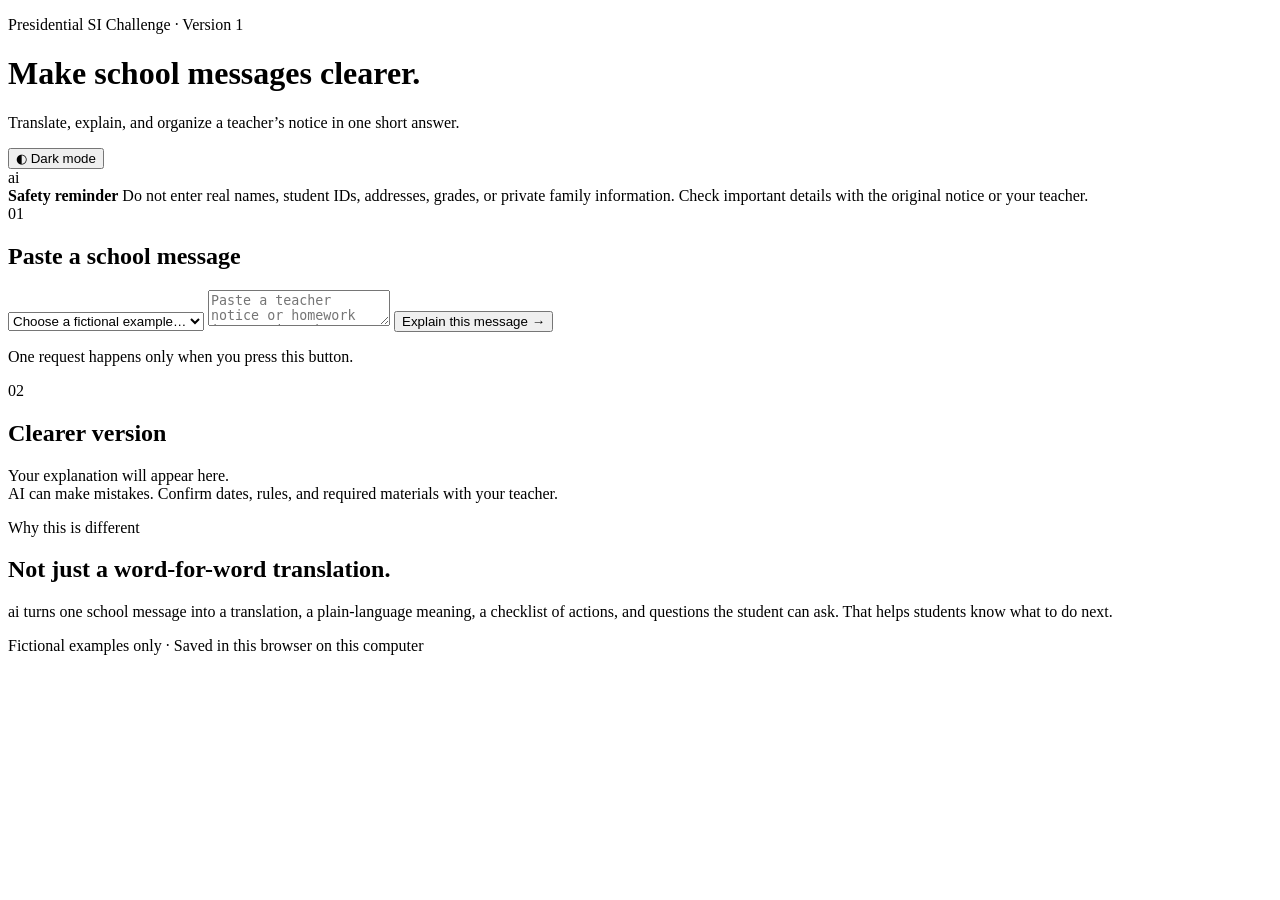
==== public/index.html @ 40bf7134 "Initial project save point" ====
<!doctype html>
<html lang="en">
  <head>
    <meta charset="utf-8" />
    <meta name="viewport" content="width=device-width, initial-scale=1" />
    <title>ai — Clear school messages</title>
    <link rel="stylesheet" href="/styles.css" />
  </head>
  <body>
    <main class="shell">
      <header class="hero">
        <div>
          <p class="eyebrow">Presidential SI Challenge · Version 1</p>
          <h1>Make school messages clearer.</h1>
          <p class="subtitle">Translate, explain, and organize a teacher’s notice in one short answer.</p>
        </div>
        <div class="hero-actions">
          <button id="themeToggle" class="theme-toggle" type="button" aria-label="Turn on dark mode" aria-pressed="false">◐ <span>Dark mode</span></button>
          <div class="ai-mark" aria-label="AI">ai</div>
        </div>
      </header>

      <section class="safety" aria-label="Safety reminder">
        <strong>Safety reminder</strong>
        <span>Do not enter real names, student IDs, addresses, grades, or private family information. Check important details with the original notice or your teacher.</span>
      </section>

      <section class="workspace">
        <div class="card input-card">
          <div class="section-title"><span>01</span><h2>Paste a school message</h2></div>
          <select id="exampleSelect" aria-label="Choose a fictional example">
            <option value="">Choose a fictional example…</option>
            <option value="field-trip">Field trip notice</option>
            <option value="homework">Homework instructions</option>
            <option value="multilingual">Multilingual family notice</option>
          </select>
          <textarea id="message" maxlength="12000" placeholder="Paste a teacher notice or homework instructions here…"></textarea>
          <button id="sendButton">Explain this message <span>→</span></button>
          <p class="microcopy">One request happens only when you press this button.</p>
        </div>

        <div class="card result-card">
          <div class="section-title"><span>02</span><h2>Clearer version</h2></div>
          <div id="status" class="status" role="status">Your explanation will appear here.</div>
          <div id="answer" class="answer" aria-live="polite"></div>
          <div class="result-note">AI can make mistakes. Confirm dates, rules, and required materials with your teacher.</div>
        </div>
      </section>

      <section class="why-card">
        <div><p class="eyebrow">Why this is different</p><h2>Not just a word-for-word translation.</h2></div>
        <p>ai turns one school message into a translation, a plain-language meaning, a checklist of actions, and questions the student can ask. That helps students know what to do next.</p>
      </section>

      <footer>Fictional examples only · Saved in this browser on this computer</footer>
    </main>
    <script src="/app.js"></script>
  </body>
</html>
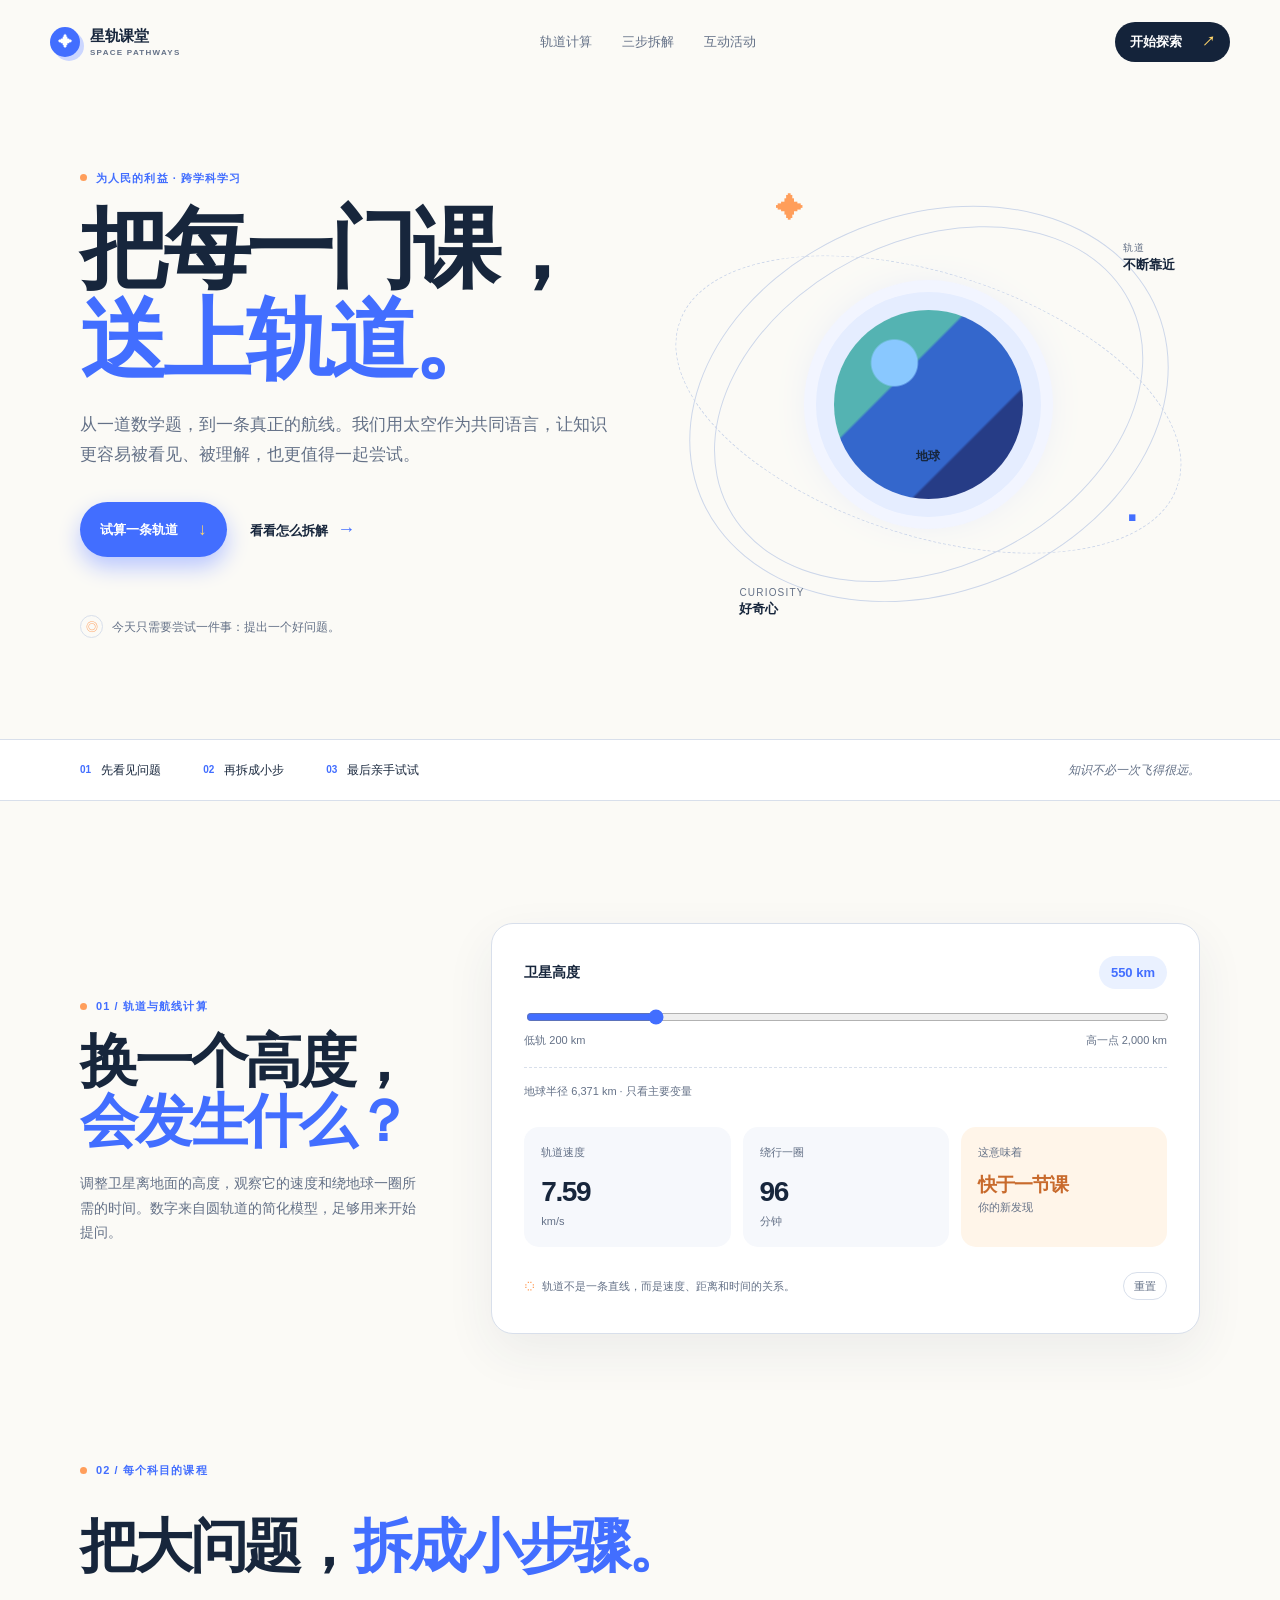
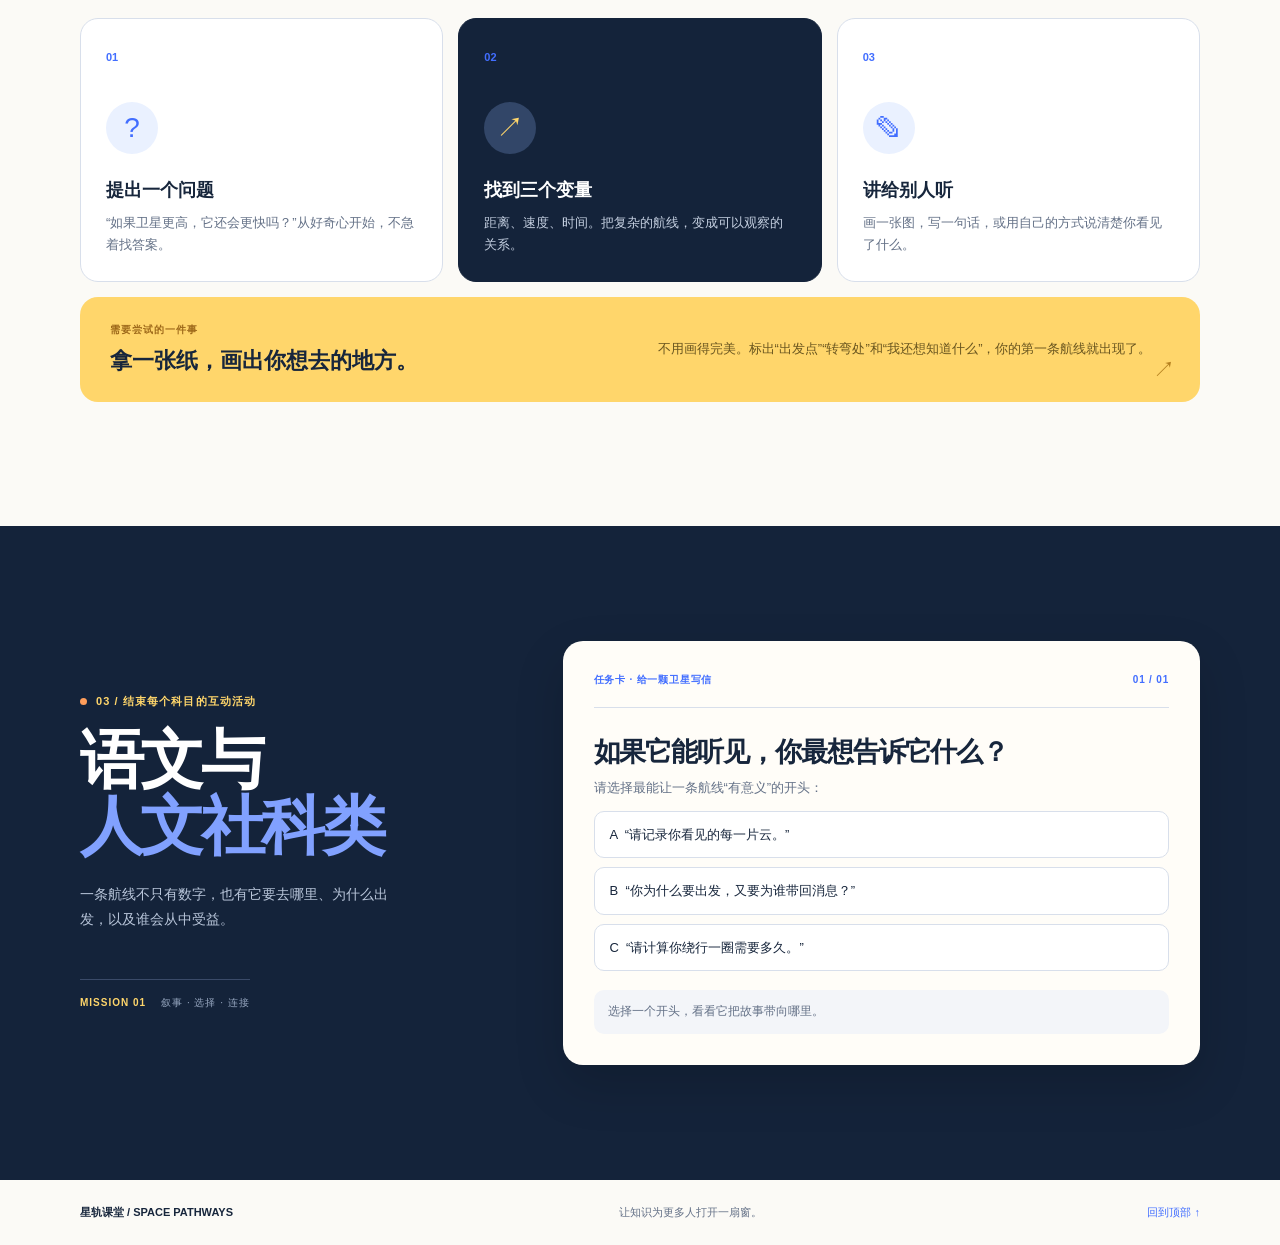
==== commit 06137ce3: "Build orbit pathways learning site" ====
--- a/public/index.html
+++ b/public/index.html
@@ -1,59 +1,44 @@
 <!doctype html>
-<html lang="en">
+<html lang="zh-CN">
   <head>
     <meta charset="utf-8" />
     <meta name="viewport" content="width=device-width, initial-scale=1" />
-    <title>ai — Clear school messages</title>
-    <link rel="stylesheet" href="/styles.css" />
+    <meta name="description" content="星轨课堂：用轨道与航线计算，把每一门课连接到太空。" />
+    <title>星轨课堂 · 把每一门课送上轨道</title>
+    <link rel="stylesheet" href="styles.css" />
   </head>
   <body>
-    <main class="shell">
-      <header class="hero">
-        <div>
-          <p class="eyebrow">Presidential SI Challenge · Version 1</p>
-          <h1>Make school messages clearer.</h1>
-          <p class="subtitle">Translate, explain, and organize a teacher’s notice in one short answer.</p>
+    <header class="site-header">
+      <a class="brand" href="#top" aria-label="星轨课堂首页"><span class="brand-mark" aria-hidden="true">✦</span><span><strong>星轨课堂</strong><small>SPACE PATHWAYS</small></span></a>
+      <nav class="nav" aria-label="主要导航"><a href="#calculator">轨道计算</a><a href="#steps">三步拆解</a><a href="#activity">互动活动</a></nav>
+      <a class="header-cta" href="#calculator">开始探索 <span>↗</span></a>
+    </header>
+
+    <main id="top">
+      <section class="hero section-wrap">
+        <div class="hero-copy">
+          <p class="eyebrow"><span></span> 为人民的利益 · 跨学科学习</p>
+          <h1>把每一门课，<em>送上轨道。</em></h1>
+          <p class="hero-lede">从一道数学题，到一条真正的航线。我们用太空作为共同语言，让知识更容易被看见、被理解，也更值得一起尝试。</p>
+          <div class="hero-actions"><a class="button button-primary" href="#calculator">试算一条轨道 <span>↓</span></a><a class="text-link" href="#steps">看看怎么拆解 <span>→</span></a></div>
+          <div class="hero-note"><span class="note-icon">◎</span> 今天只需要尝试一件事：提出一个好问题。</div>
         </div>
-        <div class="hero-actions">
-          <button id="themeToggle" class="theme-toggle" type="button" aria-label="Turn on dark mode" aria-pressed="false">◐ <span>Dark mode</span></button>
-          <div class="ai-mark" aria-label="AI">ai</div>
-        </div>
-      </header>
-
-      <section class="safety" aria-label="Safety reminder">
-        <strong>Safety reminder</strong>
-        <span>Do not enter real names, student IDs, addresses, grades, or private family information. Check important details with the original notice or your teacher.</span>
+        <div class="orbit-art" aria-label="围绕地球运行的卫星示意图" role="img"><div class="orbit orbit-one"></div><div class="orbit orbit-two"></div><div class="orbit orbit-three"></div><div class="earth"><span>地球</span></div><div class="satellite satellite-one">✦</div><div class="satellite satellite-two">·</div><div class="art-label label-top">轨道<br /><strong>不断靠近</strong></div><div class="art-label label-bottom">CURIOSITY<br /><strong>好奇心</strong></div></div>
       </section>
 
-      <section class="workspace">
-        <div class="card input-card">
-          <div class="section-title"><span>01</span><h2>Paste a school message</h2></div>
-          <select id="exampleSelect" aria-label="Choose a fictional example">
-            <option value="">Choose a fictional example…</option>
-            <option value="field-trip">Field trip notice</option>
-            <option value="homework">Homework instructions</option>
-            <option value="multilingual">Multilingual family notice</option>
-          </select>
-          <textarea id="message" maxlength="12000" placeholder="Paste a teacher notice or homework instructions here…"></textarea>
-          <button id="sendButton">Explain this message <span>→</span></button>
-          <p class="microcopy">One request happens only when you press this button.</p>
-        </div>
+      <section class="signal-strip" aria-label="学习方式"><div><strong>01</strong><span>先看见问题</span></div><div><strong>02</strong><span>再拆成小步</span></div><div><strong>03</strong><span>最后亲手试试</span></div><p>知识不必一次飞得很远。</p></section>
 
-        <div class="card result-card">
-          <div class="section-title"><span>02</span><h2>Clearer version</h2></div>
-          <div id="status" class="status" role="status">Your explanation will appear here.</div>
-          <div id="answer" class="answer" aria-live="polite"></div>
-          <div class="result-note">AI can make mistakes. Confirm dates, rules, and required materials with your teacher.</div>
-        </div>
+      <section class="section-wrap calculator-section" id="calculator">
+        <div class="section-heading"><p class="eyebrow"><span></span> 01 / 轨道与航线计算</p><h2>换一个高度，<br /><em>会发生什么？</em></h2><p>调整卫星离地面的高度，观察它的速度和绕地球一圈所需的时间。数字来自圆轨道的简化模型，足够用来开始提问。</p></div>
+        <div class="calculator-card"><div class="calculator-input"><div class="input-topline"><label for="altitude">卫星高度</label><output id="altitudeOutput">550 km</output></div><input id="altitude" type="range" min="200" max="2000" value="550" step="50" /><div class="range-labels"><span>低轨 200 km</span><span>高一点 2,000 km</span></div><div class="formula-note">地球半径 6,371 km · 只看主要变量</div></div><div class="readouts" aria-live="polite"><div class="readout"><span>轨道速度</span><strong id="speedOutput">7.59</strong><small>km/s</small></div><div class="readout"><span>绕行一圈</span><strong id="periodOutput">95</strong><small>分钟</small></div><div class="readout readout-accent"><span>这意味着</span><strong id="meaningOutput">快于一节课</strong><small>你的新发现</small></div></div><div class="calculator-footer"><span class="mini-orbit">◌</span> 轨道不是一条直线，而是速度、距离和时间的关系。 <button id="resetCalculator" class="small-button" type="button">重置</button></div></div>
       </section>
 
-      <section class="why-card">
-        <div><p class="eyebrow">Why this is different</p><h2>Not just a word-for-word translation.</h2></div>
-        <p>ai turns one school message into a translation, a plain-language meaning, a checklist of actions, and questions the student can ask. That helps students know what to do next.</p>
-      </section>
+      <section class="section-wrap steps-section" id="steps"><div class="section-heading compact"><p class="eyebrow"><span></span> 02 / 每个科目的课程</p><h2>把大问题，<em>拆成小步骤。</em></h2></div><div class="steps-grid"><article class="step-card"><span class="step-number">01</span><div class="step-symbol">?</div><h3>提出一个问题</h3><p>“如果卫星更高，它还会更快吗？”从好奇心开始，不急着找答案。</p></article><article class="step-card step-card-highlight"><span class="step-number">02</span><div class="step-symbol">↗</div><h3>找到三个变量</h3><p>距离、速度、时间。把复杂的航线，变成可以观察的关系。</p></article><article class="step-card"><span class="step-number">03</span><div class="step-symbol">✎</div><h3>讲给别人听</h3><p>画一张图，写一句话，或用自己的方式说清楚你看见了什么。</p></article></div><div class="try-banner"><div><span class="try-label">需要尝试的一件事</span><h3>拿一张纸，画出你想去的地方。</h3></div><p>不用画得完美。标出“出发点”“转弯处”和“我还想知道什么”，你的第一条航线就出现了。</p><span class="try-arrow" aria-hidden="true">↗</span></div></section>
 
-      <footer>Fictional examples only · Saved in this browser on this computer</footer>
+      <section class="activity-section" id="activity"><div class="section-wrap activity-layout"><div class="activity-intro"><p class="eyebrow eyebrow-light"><span></span> 03 / 结束每个科目的互动活动</p><h2>语文与<br /><em>人文社科类</em></h2><p>一条航线不只有数字，也有它要去哪里、为什么出发，以及谁会从中受益。</p><div class="activity-tag">MISSION 01 <span>叙事 · 选择 · 连接</span></div></div><div class="mission-card"><div class="mission-topline"><span>任务卡 · 给一颗卫星写信</span><span>01 / 01</span></div><h3>如果它能听见，你最想告诉它什么？</h3><p class="mission-prompt">请选择最能让一条航线“有意义”的开头：</p><div class="choices" role="group" aria-label="选择一条开头"><button type="button" data-choice="a">A&nbsp; “请记录你看见的每一片云。”</button><button type="button" data-choice="b">B&nbsp; “你为什么要出发，又要为谁带回消息？”</button><button type="button" data-choice="c">C&nbsp; “请计算你绕行一圈需要多久。”</button></div><div id="missionResult" class="mission-result" aria-live="polite">选择一个开头，看看它把故事带向哪里。</div></div></div></section>
     </main>
-    <script src="/app.js"></script>
+
+    <footer class="site-footer section-wrap"><span>星轨课堂 / SPACE PATHWAYS</span><span>让知识为更多人打开一扇窗。</span><a href="#top">回到顶部 ↑</a></footer>
+    <script src="app.js"></script>
   </body>
 </html>
--- a/public/styles.css
+++ b/public/styles.css
@@ -0,0 +1,20 @@
+:root { --ink:#17263c; --navy:#14233a; --blue:#426eff; --sky:#eaf1ff; --cream:#fbfaf6; --line:#d8dfeb; --muted:#647187; --orange:#ff9e5b; --yellow:#ffd66b; }
+* { box-sizing:border-box; }
+html { scroll-behavior:smooth; }
+body { margin:0; color:var(--ink); background:var(--cream); font-family:Arial,"PingFang SC","Microsoft YaHei",sans-serif; line-height:1.5; }
+a { color:inherit; text-decoration:none; } button,input { font:inherit; }
+.site-header { display:flex; align-items:center; justify-content:space-between; gap:24px; max-width:1240px; margin:auto; padding:22px 30px; }
+.brand { display:flex; align-items:center; gap:10px; letter-spacing:-.02em; }.brand strong { display:block; font-size:15px; }.brand small { display:block; color:var(--muted); font-size:8px; letter-spacing:.16em; font-weight:700; }.brand-mark { display:grid; place-items:center; width:30px; height:30px; color:white; background:var(--blue); border-radius:50%; font-size:15px; box-shadow:4px 4px 0 #cbd6ff; }
+.nav { display:flex; gap:30px; color:var(--muted); font-size:13px; }.nav a:hover,.text-link:hover { color:var(--blue); }.header-cta,.button { display:inline-flex; align-items:center; justify-content:center; gap:20px; border-radius:99px; font-size:13px; font-weight:700; }.header-cta { padding:10px 15px; background:var(--navy); color:white; }.header-cta span { color:var(--yellow); }
+.section-wrap { max-width:1180px; margin:auto; padding-left:30px; padding-right:30px; }.hero { display:grid; grid-template-columns:1.03fr .97fr; align-items:center; min-height:625px; padding-top:58px; padding-bottom:72px; }
+.eyebrow { display:flex; align-items:center; gap:9px; margin:0 0 18px; color:var(--blue); font-size:11px; font-weight:800; letter-spacing:.1em; text-transform:uppercase; }.eyebrow > span { width:7px; height:7px; border-radius:50%; background:var(--orange); }
+h1,h2,h3,p { margin-top:0; } h1,h2 { letter-spacing:-.055em; line-height:1.03; } h1 { max-width:630px; margin-bottom:25px; font-size:clamp(48px,7vw,88px); font-weight:700; } h1 em,h2 em { color:var(--blue); font-style:normal; }.hero-lede { max-width:530px; color:var(--muted); font-size:17px; line-height:1.75; }
+.hero-actions { display:flex; align-items:center; gap:23px; margin-top:32px; }.button { padding:15px 20px; }.button-primary { background:var(--blue); color:white; box-shadow:0 10px 22px #b8c6ff; }.button-primary span { color:var(--yellow); font-size:17px; }.text-link { color:var(--ink); font-size:13px; font-weight:700; }.text-link span { margin-left:6px; color:var(--blue); font-size:18px; }.hero-note { display:flex; align-items:center; gap:9px; margin-top:58px; color:var(--muted); font-size:12px; }.note-icon { display:grid; place-items:center; width:23px; height:23px; border:1px solid var(--line); border-radius:50%; color:var(--orange); }
+.orbit-art { position:relative; width:min(100%,525px); aspect-ratio:1; margin:auto; }.orbit { position:absolute; border:1px solid #cdd7ea; border-radius:50%; transform:rotate(-22deg); }.orbit-one { inset:14% 3%; }.orbit-two { inset:7% 19%; transform:rotate(63deg); }.orbit-three { inset:25% 0; transform:rotate(18deg); border-style:dashed; }.earth { position:absolute; display:grid; place-items:center; inset:32%; border-radius:50%; background:radial-gradient(circle at 32% 28%,#89c8ff 0 12%,transparent 13%),linear-gradient(135deg,#54b3b2 0 35%,#3467cc 36% 70%,#263c86 71%); box-shadow:0 0 0 18px #e5edff,0 0 0 30px #f2f5ff,0 0 55px #bfd0ff; color:white; font-size:12px; font-weight:700; }.earth span { transform:translateY(52px); color:var(--ink); }.satellite { position:absolute; display:grid; place-items:center; color:var(--orange); font-size:27px; font-weight:bold; }.satellite-one { top:9%; left:21%; }.satellite-two { right:10%; bottom:22%; color:var(--blue); font-size:45px; }.art-label { position:absolute; color:var(--muted); font-size:10px; letter-spacing:.12em; line-height:1.45; }.art-label strong { color:var(--ink); font-size:13px; letter-spacing:0; }.label-top { top:19%; right:3%; }.label-bottom { bottom:9%; left:14%; }
+.signal-strip { display:flex; align-items:center; gap:42px; padding:21px max(30px,calc((100% - 1120px)/2)); border-top:1px solid var(--line); border-bottom:1px solid var(--line); background:white; }.signal-strip div { display:flex; align-items:center; gap:10px; font-size:12px; }.signal-strip strong { color:var(--blue); font-size:10px; }.signal-strip p { margin:0 0 0 auto; color:var(--muted); font-size:12px; font-style:italic; }
+.calculator-section { display:grid; grid-template-columns:.65fr 1.35fr; gap:70px; align-items:center; padding-top:122px; padding-bottom:128px; }.section-heading h2 { margin-bottom:20px; font-size:clamp(37px,4.5vw,60px); }.section-heading > p:not(.eyebrow) { max-width:350px; color:var(--muted); font-size:14px; line-height:1.75; }.calculator-card { padding:32px; border:1px solid var(--line); border-radius:22px; background:white; box-shadow:0 18px 50px rgba(36,58,92,.07); }.input-topline { display:flex; justify-content:space-between; align-items:center; margin-bottom:18px; font-size:14px; font-weight:700; }.input-topline output { padding:7px 12px; border-radius:99px; background:var(--sky); color:var(--blue); font-size:13px; }.calculator-input input { width:100%; accent-color:var(--blue); }.range-labels,.formula-note { display:flex; justify-content:space-between; color:var(--muted); font-size:11px; }.formula-note { justify-content:flex-start; margin-top:18px; padding-top:15px; border-top:1px dashed var(--line); }.readouts { display:grid; grid-template-columns:repeat(3,1fr); gap:12px; margin-top:28px; }.readout { min-height:120px; padding:17px; border-radius:15px; background:#f6f8fc; }.readout span,.readout small { display:block; color:var(--muted); font-size:11px; }.readout strong { display:inline-block; margin:10px 5px 0 0; color:var(--ink); font-size:28px; letter-spacing:-.05em; }.readout-accent { background:#fff5e9; }.readout-accent strong { color:#c86a2c; font-size:19px; }.calculator-footer { display:flex; align-items:center; gap:8px; margin-top:24px; color:var(--muted); font-size:11px; }.mini-orbit { color:var(--orange); font-size:20px; }.small-button { margin-left:auto; padding:5px 10px; border:1px solid var(--line); border-radius:99px; color:var(--muted); background:white; cursor:pointer; font-size:11px; }.small-button:hover { color:var(--blue); border-color:var(--blue); }
+.steps-section { padding-bottom:124px; }.section-heading.compact { display:flex; flex-wrap:wrap; align-items:end; justify-content:space-between; gap:20px; }.section-heading.compact .eyebrow { width:100%; }.section-heading.compact h2 { margin-bottom:0; }.steps-grid { display:grid; grid-template-columns:repeat(3,1fr); gap:15px; margin-top:42px; }.step-card { min-height:260px; padding:25px; border:1px solid var(--line); border-radius:18px; background:white; }.step-card-highlight { background:var(--navy); color:white; border-color:var(--navy); }.step-number { color:var(--blue); font-size:11px; font-weight:800; }.step-symbol { display:flex; align-items:center; justify-content:center; width:52px; height:52px; margin:34px 0 23px; border-radius:50%; background:var(--sky); color:var(--blue); font-size:28px; font-weight:300; }.step-card-highlight .step-symbol { background:#324668; color:var(--yellow); }.step-card h3 { margin-bottom:8px; font-size:18px; }.step-card p { margin:0; color:var(--muted); font-size:13px; line-height:1.7; }.step-card-highlight p { color:#c5d0e1; }.try-banner { position:relative; display:grid; grid-template-columns:1fr 1fr; gap:35px; align-items:center; margin-top:15px; padding:25px 30px; border-radius:18px; background:var(--yellow); }.try-label { display:block; margin-bottom:7px; color:#9e691a; font-size:10px; font-weight:800; letter-spacing:.1em; text-transform:uppercase; }.try-banner h3 { margin:0; font-size:22px; }.try-banner p { margin:0; color:#69551f; font-size:13px; line-height:1.7; }.try-arrow { position:absolute; right:25px; bottom:16px; color:#b58120; font-size:22px; }
+.activity-section { overflow:hidden; color:white; background:var(--navy); }.activity-layout { display:grid; grid-template-columns:.75fr 1.25fr; gap:100px; align-items:center; padding-top:115px; padding-bottom:115px; }.eyebrow-light { color:var(--yellow); }.activity-intro h2 { margin-bottom:22px; font-size:clamp(42px,5vw,67px); }.activity-intro h2 em { color:#81a1ff; }.activity-intro > p:not(.eyebrow) { max-width:310px; color:#b8c5d9; font-size:14px; line-height:1.8; }.activity-tag { display:inline-flex; gap:15px; margin-top:33px; padding-top:15px; border-top:1px solid #3a4a68; color:var(--yellow); font-size:10px; font-weight:800; letter-spacing:.1em; }.activity-tag span { color:#96a6bf; font-weight:400; }.mission-card { padding:31px; color:var(--ink); background:#fffdf8; border-radius:20px; box-shadow:0 20px 50px rgba(0,0,0,.16); }.mission-topline { display:flex; justify-content:space-between; padding-bottom:20px; border-bottom:1px solid var(--line); color:var(--blue); font-size:10px; font-weight:800; letter-spacing:.08em; text-transform:uppercase; }.mission-card h3 { max-width:480px; margin:28px 0 10px; font-size:27px; letter-spacing:-.04em; line-height:1.2; }.mission-prompt { color:var(--muted); font-size:13px; }.choices { display:grid; gap:9px; }.choices button { padding:13px 15px; border:1px solid var(--line); border-radius:10px; background:white; color:var(--ink); text-align:left; cursor:pointer; font-size:13px; }.choices button:hover,.choices button.selected { border-color:var(--blue); background:var(--sky); color:var(--blue); }.mission-result { min-height:44px; margin-top:19px; padding:12px 14px; border-radius:10px; background:#f3f5f9; color:var(--muted); font-size:12px; line-height:1.6; }.mission-result.success { background:#fff3d4; color:#775d21; }
+.site-footer { display:flex; justify-content:space-between; gap:20px; padding-top:24px; padding-bottom:24px; color:var(--muted); font-size:11px; }.site-footer span:first-child { color:var(--ink); font-weight:800; }.site-footer a { color:var(--blue); }
+@media (max-width:800px) { .nav { display:none; }.hero,.calculator-section,.activity-layout { grid-template-columns:1fr; gap:45px; }.hero { padding-top:60px; }.orbit-art { width:min(100%,470px); }.calculator-section { padding-top:80px; padding-bottom:85px; }.activity-layout { padding-top:80px; padding-bottom:80px; }.signal-strip { gap:18px; flex-wrap:wrap; }.signal-strip p { width:100%; margin:0; }.activity-intro { max-width:500px; }.steps-section { padding-bottom:85px; } }
+@media (max-width:560px) { .site-header { padding:18px 20px; }.header-cta { padding:9px 11px; font-size:11px; }.section-wrap { padding-left:20px; padding-right:20px; }.hero { min-height:auto; padding-top:55px; padding-bottom:65px; }.hero h1 { font-size:52px; }.hero-lede { font-size:15px; }.hero-actions { align-items:flex-start; flex-direction:column; gap:18px; }.hero-note { margin-top:35px; }.orbit-art { margin-top:5px; }.signal-strip { padding-left:20px; padding-right:20px; }.calculator-card,.mission-card { padding:22px; }.readouts { grid-template-columns:1fr; }.readout { min-height:auto; }.steps-grid { grid-template-columns:1fr; }.try-banner { grid-template-columns:1fr; gap:15px; padding:22px; }.mission-card h3 { font-size:23px; }.site-footer { align-items:flex-start; flex-direction:column; } }
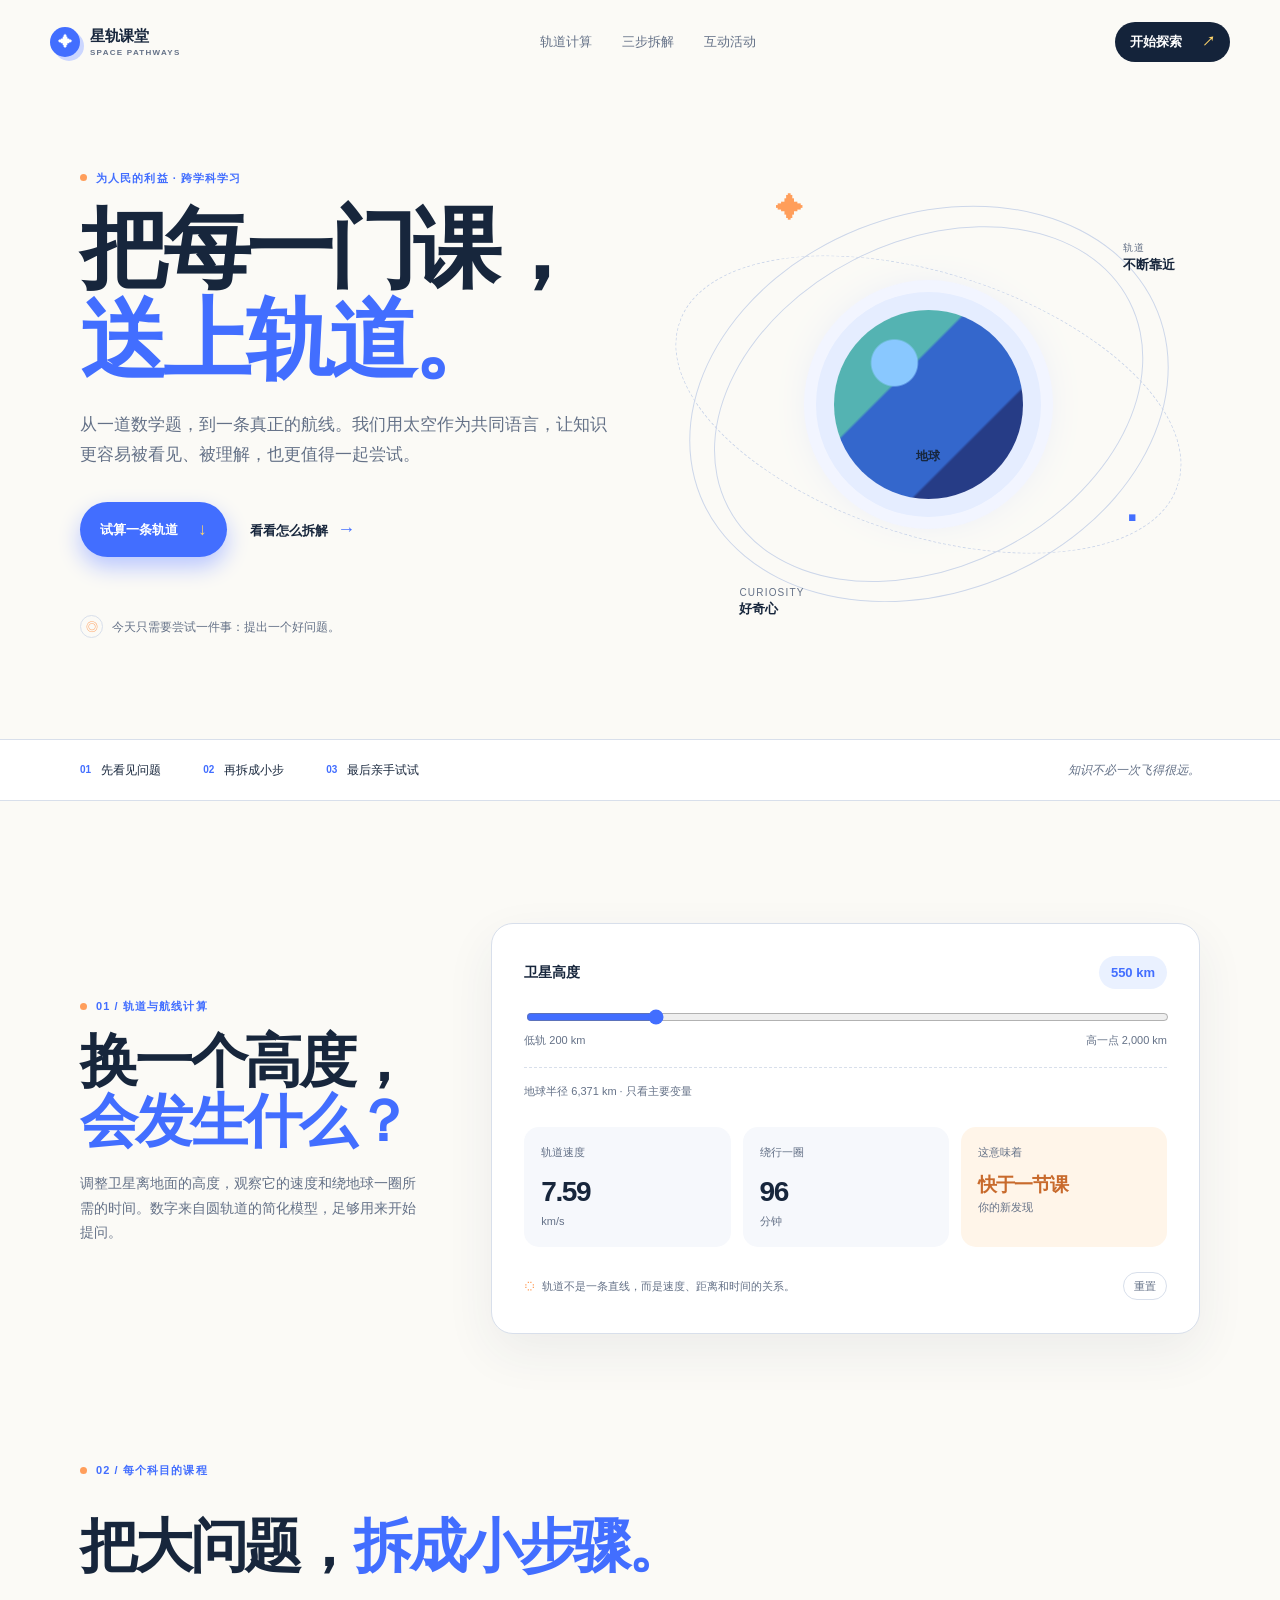
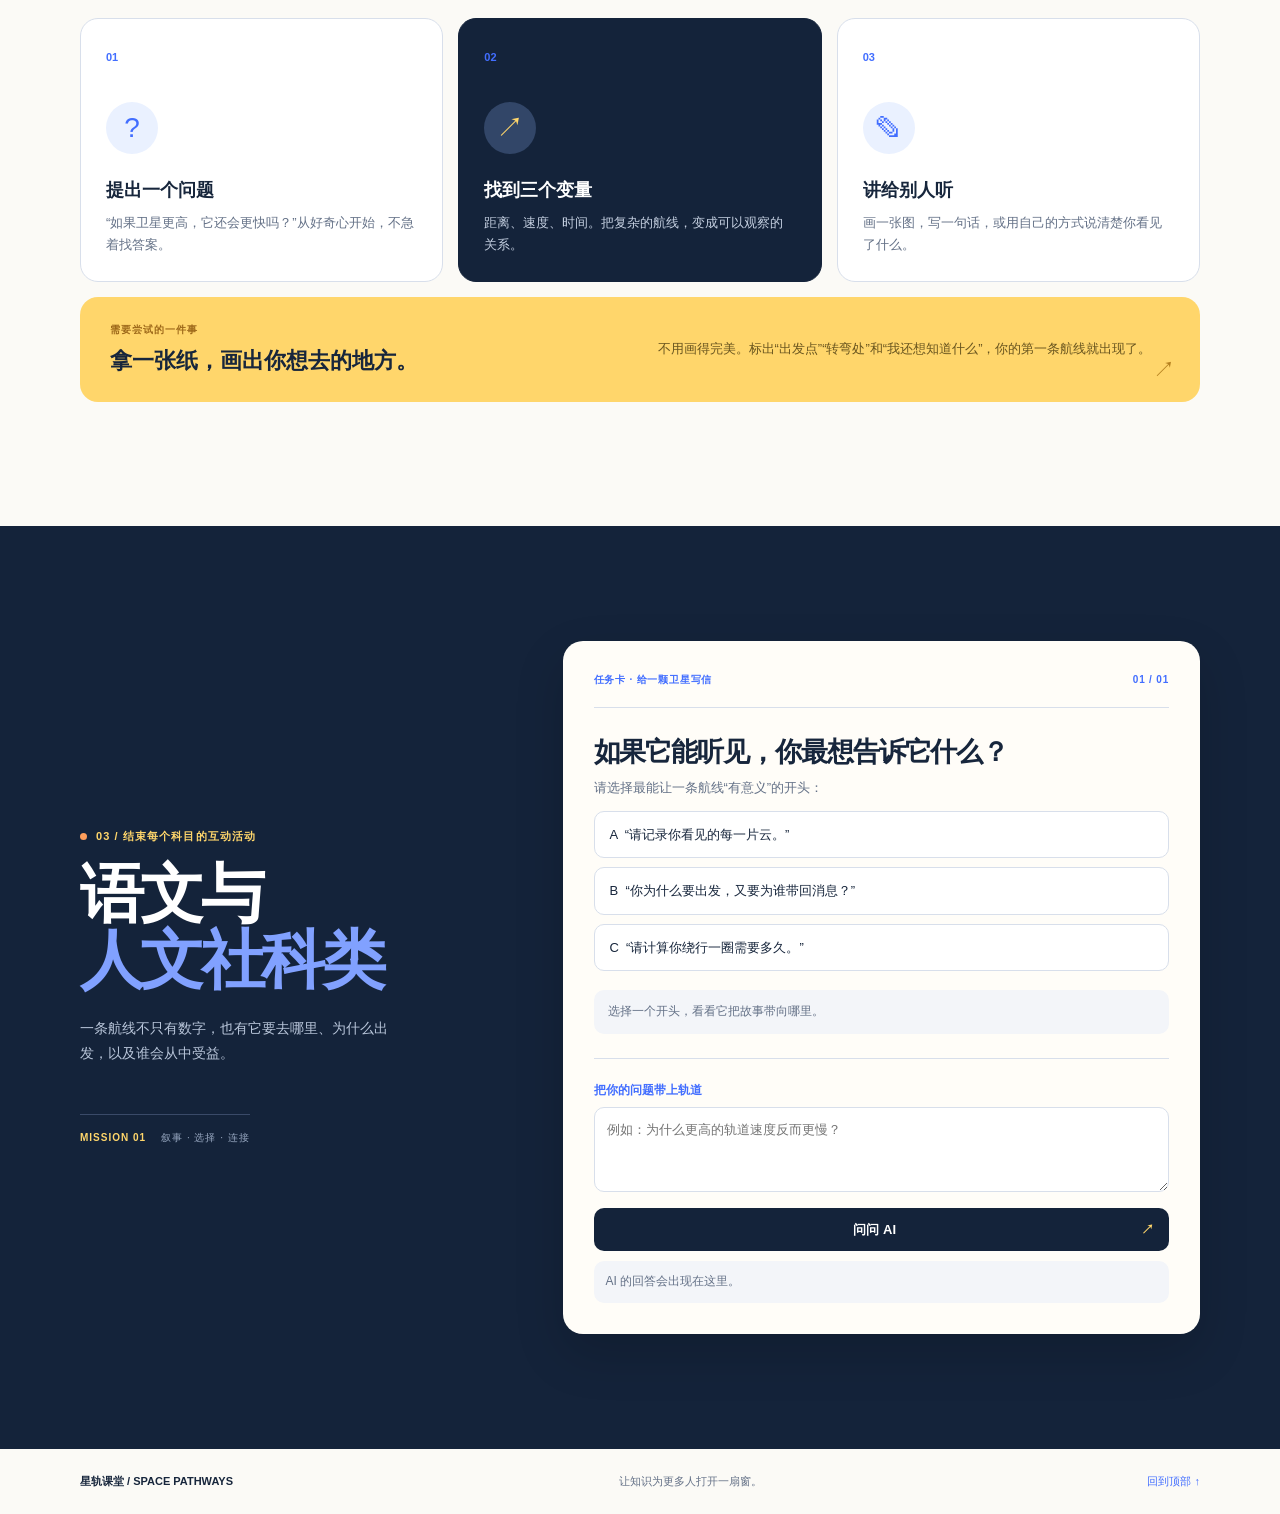
==== commit 802f2682: "Prepare Vercel AI function deployment" ====
--- a/public/index.html
+++ b/public/index.html
@@ -35,7 +35,7 @@
 
       <section class="section-wrap steps-section" id="steps"><div class="section-heading compact"><p class="eyebrow"><span></span> 02 / 每个科目的课程</p><h2>把大问题，<em>拆成小步骤。</em></h2></div><div class="steps-grid"><article class="step-card"><span class="step-number">01</span><div class="step-symbol">?</div><h3>提出一个问题</h3><p>“如果卫星更高，它还会更快吗？”从好奇心开始，不急着找答案。</p></article><article class="step-card step-card-highlight"><span class="step-number">02</span><div class="step-symbol">↗</div><h3>找到三个变量</h3><p>距离、速度、时间。把复杂的航线，变成可以观察的关系。</p></article><article class="step-card"><span class="step-number">03</span><div class="step-symbol">✎</div><h3>讲给别人听</h3><p>画一张图，写一句话，或用自己的方式说清楚你看见了什么。</p></article></div><div class="try-banner"><div><span class="try-label">需要尝试的一件事</span><h3>拿一张纸，画出你想去的地方。</h3></div><p>不用画得完美。标出“出发点”“转弯处”和“我还想知道什么”，你的第一条航线就出现了。</p><span class="try-arrow" aria-hidden="true">↗</span></div></section>
 
-      <section class="activity-section" id="activity"><div class="section-wrap activity-layout"><div class="activity-intro"><p class="eyebrow eyebrow-light"><span></span> 03 / 结束每个科目的互动活动</p><h2>语文与<br /><em>人文社科类</em></h2><p>一条航线不只有数字，也有它要去哪里、为什么出发，以及谁会从中受益。</p><div class="activity-tag">MISSION 01 <span>叙事 · 选择 · 连接</span></div></div><div class="mission-card"><div class="mission-topline"><span>任务卡 · 给一颗卫星写信</span><span>01 / 01</span></div><h3>如果它能听见，你最想告诉它什么？</h3><p class="mission-prompt">请选择最能让一条航线“有意义”的开头：</p><div class="choices" role="group" aria-label="选择一条开头"><button type="button" data-choice="a">A&nbsp; “请记录你看见的每一片云。”</button><button type="button" data-choice="b">B&nbsp; “你为什么要出发，又要为谁带回消息？”</button><button type="button" data-choice="c">C&nbsp; “请计算你绕行一圈需要多久。”</button></div><div id="missionResult" class="mission-result" aria-live="polite">选择一个开头，看看它把故事带向哪里。</div></div></div></section>
+      <section class="activity-section" id="activity"><div class="section-wrap activity-layout"><div class="activity-intro"><p class="eyebrow eyebrow-light"><span></span> 03 / 结束每个科目的互动活动</p><h2>语文与<br /><em>人文社科类</em></h2><p>一条航线不只有数字，也有它要去哪里、为什么出发，以及谁会从中受益。</p><div class="activity-tag">MISSION 01 <span>叙事 · 选择 · 连接</span></div></div><div class="mission-card"><div class="mission-topline"><span>任务卡 · 给一颗卫星写信</span><span>01 / 01</span></div><h3>如果它能听见，你最想告诉它什么？</h3><p class="mission-prompt">请选择最能让一条航线“有意义”的开头：</p><div class="choices" role="group" aria-label="选择一条开头"><button type="button" data-choice="a">A&nbsp; “请记录你看见的每一片云。”</button><button type="button" data-choice="b">B&nbsp; “你为什么要出发，又要为谁带回消息？”</button><button type="button" data-choice="c">C&nbsp; “请计算你绕行一圈需要多久。”</button></div><div id="missionResult" class="mission-result" aria-live="polite">选择一个开头，看看它把故事带向哪里。</div><div class="ai-ask"><label for="aiQuestion">把你的问题带上轨道</label><textarea id="aiQuestion" rows="3" maxlength="12000" placeholder="例如：为什么更高的轨道速度反而更慢？"></textarea><button id="askAI" type="button">问问 AI <span>↗</span></button><div id="aiAnswer" class="ai-answer" aria-live="polite">AI 的回答会出现在这里。</div></div></div></div></section>
     </main>
 
     <footer class="site-footer section-wrap"><span>星轨课堂 / SPACE PATHWAYS</span><span>让知识为更多人打开一扇窗。</span><a href="#top">回到顶部 ↑</a></footer>
--- a/public/styles.css
+++ b/public/styles.css
@@ -15,6 +15,7 @@
 .calculator-section { display:grid; grid-template-columns:.65fr 1.35fr; gap:70px; align-items:center; padding-top:122px; padding-bottom:128px; }.section-heading h2 { margin-bottom:20px; font-size:clamp(37px,4.5vw,60px); }.section-heading > p:not(.eyebrow) { max-width:350px; color:var(--muted); font-size:14px; line-height:1.75; }.calculator-card { padding:32px; border:1px solid var(--line); border-radius:22px; background:white; box-shadow:0 18px 50px rgba(36,58,92,.07); }.input-topline { display:flex; justify-content:space-between; align-items:center; margin-bottom:18px; font-size:14px; font-weight:700; }.input-topline output { padding:7px 12px; border-radius:99px; background:var(--sky); color:var(--blue); font-size:13px; }.calculator-input input { width:100%; accent-color:var(--blue); }.range-labels,.formula-note { display:flex; justify-content:space-between; color:var(--muted); font-size:11px; }.formula-note { justify-content:flex-start; margin-top:18px; padding-top:15px; border-top:1px dashed var(--line); }.readouts { display:grid; grid-template-columns:repeat(3,1fr); gap:12px; margin-top:28px; }.readout { min-height:120px; padding:17px; border-radius:15px; background:#f6f8fc; }.readout span,.readout small { display:block; color:var(--muted); font-size:11px; }.readout strong { display:inline-block; margin:10px 5px 0 0; color:var(--ink); font-size:28px; letter-spacing:-.05em; }.readout-accent { background:#fff5e9; }.readout-accent strong { color:#c86a2c; font-size:19px; }.calculator-footer { display:flex; align-items:center; gap:8px; margin-top:24px; color:var(--muted); font-size:11px; }.mini-orbit { color:var(--orange); font-size:20px; }.small-button { margin-left:auto; padding:5px 10px; border:1px solid var(--line); border-radius:99px; color:var(--muted); background:white; cursor:pointer; font-size:11px; }.small-button:hover { color:var(--blue); border-color:var(--blue); }
 .steps-section { padding-bottom:124px; }.section-heading.compact { display:flex; flex-wrap:wrap; align-items:end; justify-content:space-between; gap:20px; }.section-heading.compact .eyebrow { width:100%; }.section-heading.compact h2 { margin-bottom:0; }.steps-grid { display:grid; grid-template-columns:repeat(3,1fr); gap:15px; margin-top:42px; }.step-card { min-height:260px; padding:25px; border:1px solid var(--line); border-radius:18px; background:white; }.step-card-highlight { background:var(--navy); color:white; border-color:var(--navy); }.step-number { color:var(--blue); font-size:11px; font-weight:800; }.step-symbol { display:flex; align-items:center; justify-content:center; width:52px; height:52px; margin:34px 0 23px; border-radius:50%; background:var(--sky); color:var(--blue); font-size:28px; font-weight:300; }.step-card-highlight .step-symbol { background:#324668; color:var(--yellow); }.step-card h3 { margin-bottom:8px; font-size:18px; }.step-card p { margin:0; color:var(--muted); font-size:13px; line-height:1.7; }.step-card-highlight p { color:#c5d0e1; }.try-banner { position:relative; display:grid; grid-template-columns:1fr 1fr; gap:35px; align-items:center; margin-top:15px; padding:25px 30px; border-radius:18px; background:var(--yellow); }.try-label { display:block; margin-bottom:7px; color:#9e691a; font-size:10px; font-weight:800; letter-spacing:.1em; text-transform:uppercase; }.try-banner h3 { margin:0; font-size:22px; }.try-banner p { margin:0; color:#69551f; font-size:13px; line-height:1.7; }.try-arrow { position:absolute; right:25px; bottom:16px; color:#b58120; font-size:22px; }
 .activity-section { overflow:hidden; color:white; background:var(--navy); }.activity-layout { display:grid; grid-template-columns:.75fr 1.25fr; gap:100px; align-items:center; padding-top:115px; padding-bottom:115px; }.eyebrow-light { color:var(--yellow); }.activity-intro h2 { margin-bottom:22px; font-size:clamp(42px,5vw,67px); }.activity-intro h2 em { color:#81a1ff; }.activity-intro > p:not(.eyebrow) { max-width:310px; color:#b8c5d9; font-size:14px; line-height:1.8; }.activity-tag { display:inline-flex; gap:15px; margin-top:33px; padding-top:15px; border-top:1px solid #3a4a68; color:var(--yellow); font-size:10px; font-weight:800; letter-spacing:.1em; }.activity-tag span { color:#96a6bf; font-weight:400; }.mission-card { padding:31px; color:var(--ink); background:#fffdf8; border-radius:20px; box-shadow:0 20px 50px rgba(0,0,0,.16); }.mission-topline { display:flex; justify-content:space-between; padding-bottom:20px; border-bottom:1px solid var(--line); color:var(--blue); font-size:10px; font-weight:800; letter-spacing:.08em; text-transform:uppercase; }.mission-card h3 { max-width:480px; margin:28px 0 10px; font-size:27px; letter-spacing:-.04em; line-height:1.2; }.mission-prompt { color:var(--muted); font-size:13px; }.choices { display:grid; gap:9px; }.choices button { padding:13px 15px; border:1px solid var(--line); border-radius:10px; background:white; color:var(--ink); text-align:left; cursor:pointer; font-size:13px; }.choices button:hover,.choices button.selected { border-color:var(--blue); background:var(--sky); color:var(--blue); }.mission-result { min-height:44px; margin-top:19px; padding:12px 14px; border-radius:10px; background:#f3f5f9; color:var(--muted); font-size:12px; line-height:1.6; }.mission-result.success { background:#fff3d4; color:#775d21; }
+.ai-ask { margin-top:24px; padding-top:22px; border-top:1px solid var(--line); }.ai-ask label { display:block; margin-bottom:8px; color:var(--blue); font-size:12px; font-weight:800; }.ai-ask textarea { width:100%; margin:0 0 9px; padding:12px; border:1px solid var(--line); border-radius:10px; resize:vertical; color:var(--ink); background:white; font:inherit; font-size:13px; line-height:1.5; }.ai-ask textarea:focus { outline:3px solid #cbd7ff; border-color:var(--blue); }.ai-ask button { width:100%; padding:12px 15px; border:0; border-radius:10px; background:var(--navy); color:white; cursor:pointer; font-size:13px; font-weight:800; }.ai-ask button:hover { background:var(--blue); }.ai-ask button:disabled { opacity:.6; cursor:wait; }.ai-ask button span { float:right; color:var(--yellow); }.ai-answer { min-height:42px; margin-top:10px; padding:11px 12px; border-radius:10px; background:#f3f5f9; color:var(--muted); font-size:12px; line-height:1.6; white-space:pre-wrap; }.ai-answer.ready { background:#eaf1ff; color:var(--ink); }.ai-answer.error { background:#fff0ef; color:#a52e2e; }
 .site-footer { display:flex; justify-content:space-between; gap:20px; padding-top:24px; padding-bottom:24px; color:var(--muted); font-size:11px; }.site-footer span:first-child { color:var(--ink); font-weight:800; }.site-footer a { color:var(--blue); }
 @media (max-width:800px) { .nav { display:none; }.hero,.calculator-section,.activity-layout { grid-template-columns:1fr; gap:45px; }.hero { padding-top:60px; }.orbit-art { width:min(100%,470px); }.calculator-section { padding-top:80px; padding-bottom:85px; }.activity-layout { padding-top:80px; padding-bottom:80px; }.signal-strip { gap:18px; flex-wrap:wrap; }.signal-strip p { width:100%; margin:0; }.activity-intro { max-width:500px; }.steps-section { padding-bottom:85px; } }
 @media (max-width:560px) { .site-header { padding:18px 20px; }.header-cta { padding:9px 11px; font-size:11px; }.section-wrap { padding-left:20px; padding-right:20px; }.hero { min-height:auto; padding-top:55px; padding-bottom:65px; }.hero h1 { font-size:52px; }.hero-lede { font-size:15px; }.hero-actions { align-items:flex-start; flex-direction:column; gap:18px; }.hero-note { margin-top:35px; }.orbit-art { margin-top:5px; }.signal-strip { padding-left:20px; padding-right:20px; }.calculator-card,.mission-card { padding:22px; }.readouts { grid-template-columns:1fr; }.readout { min-height:auto; }.steps-grid { grid-template-columns:1fr; }.try-banner { grid-template-columns:1fr; gap:15px; padding:22px; }.mission-card h3 { font-size:23px; }.site-footer { align-items:flex-start; flex-direction:column; } }
